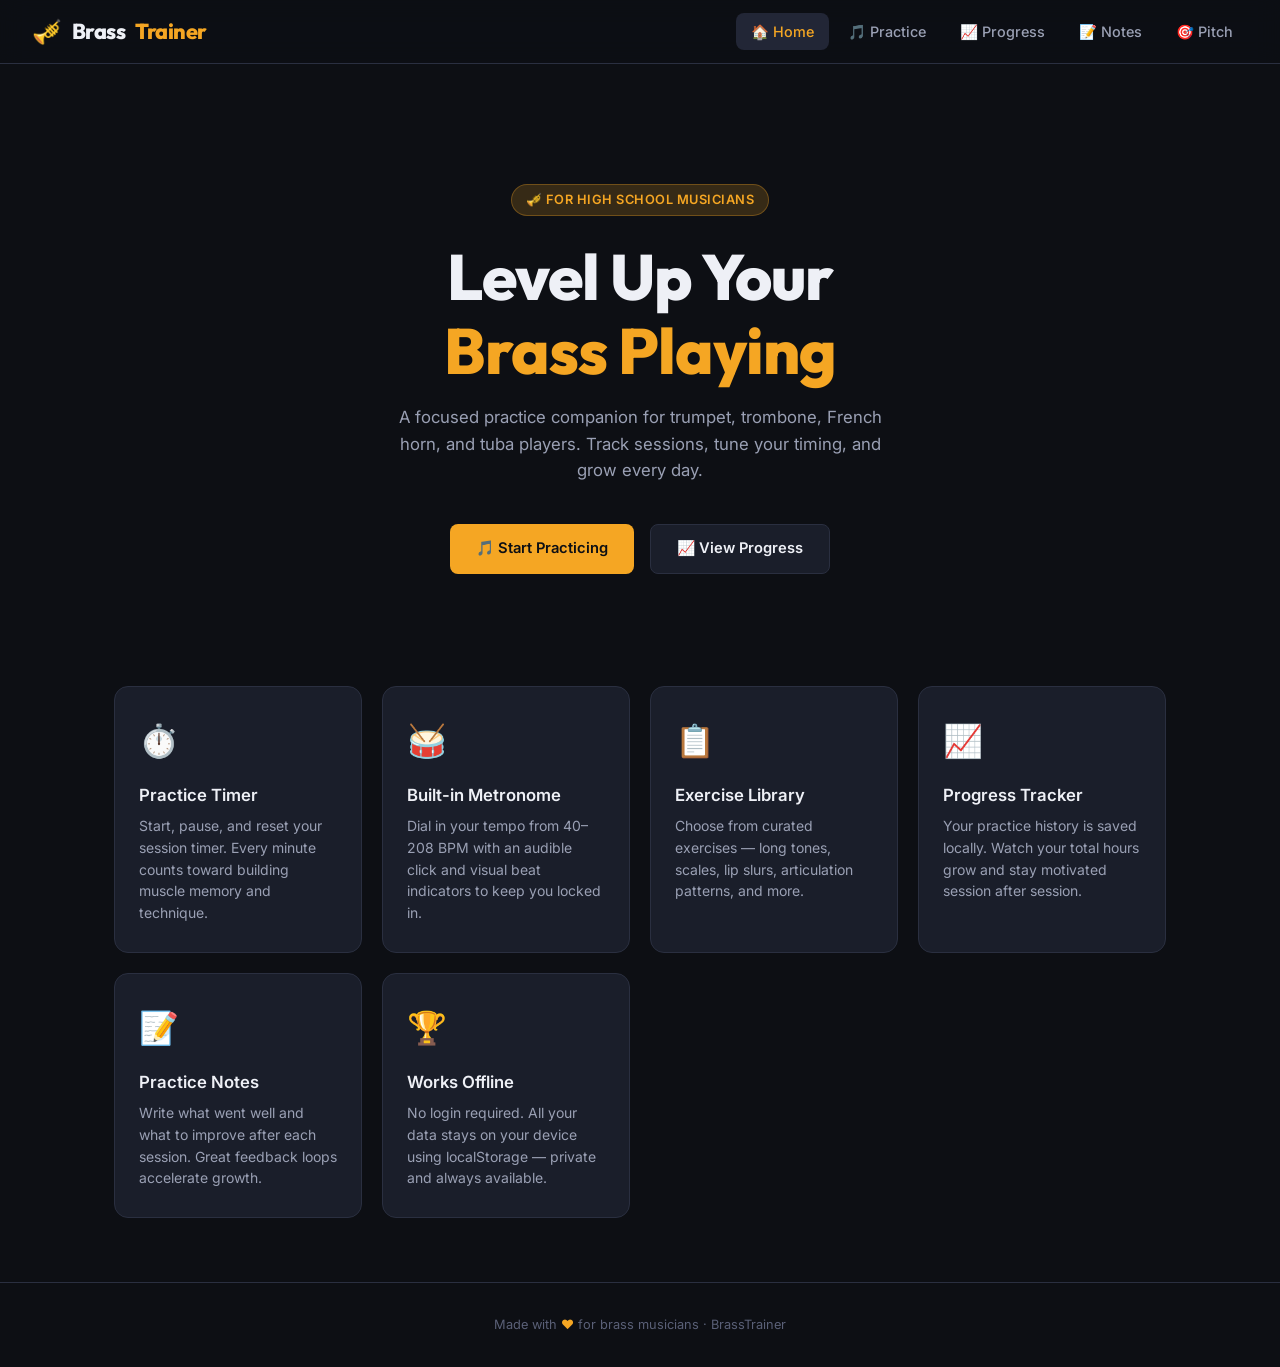
==== Project/index.html @ 09661b46 "initial commit" ====
<!DOCTYPE html>
<html lang="en">

<head>
  <meta charset="UTF-8" />
  <meta name="viewport" content="width=device-width, initial-scale=1.0" />
  <title>BrassTrainer — Home</title>
  <meta name="description"
    content="BrassTrainer helps high school students master brass instruments with guided practice tools, a metronome, progress tracking, and more." />
  <link rel="stylesheet" href="css/style.css" />
</head>

<body>

  <!-- NAV -->
  <nav class="navbar">
    <div class="nav-brand">
      <span class="brand-icon">🎺</span>
      Brass<span>Trainer</span>
    </div>
    <ul class="nav-links">
      <li><a href="index.html" class="active">🏠 Home</a></li>
      <li><a href="practice.html">🎵 Practice</a></li>
      <li><a href="progress.html">📈 Progress</a></li>
      <li><a href="feedback.html">📝 Notes</a></li>
      <li><a href="pitch.html">🎯 Pitch</a></li>
    </ul>
  </nav>

  <!-- HERO -->
  <main class="page">
    <section class="hero">
      <div class="hero-badge">🎺 For High School Musicians</div>
      <h1>Level Up Your<br /><span class="highlight">Brass Playing</span></h1>
      <p>A focused practice companion for trumpet, trombone, French horn, and tuba players. Track sessions, tune your
        timing, and grow every day.</p>
      <div class="btn-group">
        <a href="practice.html" class="btn btn-primary">🎵 Start Practicing</a>
        <a href="progress.html" class="btn btn-secondary">📈 View Progress</a>
      </div>
    </section>

    <!-- FEATURE CARDS -->
    <section class="features-grid">
      <div class="feature-card">
        <div class="icon">⏱️</div>
        <h3>Practice Timer</h3>
        <p>Start, pause, and reset your session timer. Every minute counts toward building muscle memory and technique.
        </p>
      </div>
      <div class="feature-card">
        <div class="icon">🥁</div>
        <h3>Built-in Metronome</h3>
        <p>Dial in your tempo from 40–208 BPM with an audible click and visual beat indicators to keep you locked in.
        </p>
      </div>
      <div class="feature-card">
        <div class="icon">📋</div>
        <h3>Exercise Library</h3>
        <p>Choose from curated exercises — long tones, scales, lip slurs, articulation patterns, and more.</p>
      </div>
      <div class="feature-card">
        <div class="icon">📈</div>
        <h3>Progress Tracker</h3>
        <p>Your practice history is saved locally. Watch your total hours grow and stay motivated session after session.
        </p>
      </div>
      <div class="feature-card">
        <div class="icon">📝</div>
        <h3>Practice Notes</h3>
        <p>Write what went well and what to improve after each session. Great feedback loops accelerate growth.</p>
      </div>
      <div class="feature-card">
        <div class="icon">🏆</div>
        <h3>Works Offline</h3>
        <p>No login required. All your data stays on your device using localStorage — private and always available.</p>
      </div>
    </section>
  </main>

  <footer class="footer">
    Made with <span>♥</span> for brass musicians · BrassTrainer
  </footer>

</body>

</html>
---- Project/css/style.css ----
/* ================================================
   BrassTrainer — Global Design System
   Dark mode • Minimal • Modern
================================================ */

@import url('https://fonts.googleapis.com/css2?family=Inter:wght@300;400;500;600;700&family=Outfit:wght@700;800&display=swap');

/* ---------- CSS Variables ---------- */
:root {
  --bg-primary:    #0d0f14;
  --bg-secondary:  #13161e;
  --bg-card:       #1a1e2a;
  --bg-hover:      #222636;
  --accent:        #f5a623;
  --accent-dim:    #c87e10;
  --accent-glow:   rgba(245, 166, 35, 0.18);
  --text-primary:  #eef0f6;
  --text-secondary:#9aa0b4;
  --text-muted:    #5a6077;
  --border:        #2a2f40;
  --danger:        #e05252;
  --success:       #4ec994;
  --radius-sm:     8px;
  --radius-md:     14px;
  --radius-lg:     20px;
  --shadow:        0 4px 24px rgba(0,0,0,0.4);
  --shadow-accent: 0 0 24px rgba(245, 166, 35, 0.25);
  --transition:    0.22s ease;
  --font-body:     'Inter', system-ui, sans-serif;
  --font-display:  'Outfit', sans-serif;
}

/* ---------- Reset ---------- */
*, *::before, *::after { box-sizing: border-box; margin: 0; padding: 0; }

html { scroll-behavior: smooth; }

body {
  font-family: var(--font-body);
  background: var(--bg-primary);
  color: var(--text-primary);
  min-height: 100vh;
  line-height: 1.6;
  -webkit-font-smoothing: antialiased;
}

a { color: inherit; text-decoration: none; }

/* ---------- Scrollbar ---------- */
::-webkit-scrollbar { width: 6px; }
::-webkit-scrollbar-track { background: var(--bg-primary); }
::-webkit-scrollbar-thumb { background: var(--border); border-radius: 3px; }

/* ---------- NAV ---------- */
.navbar {
  position: sticky;
  top: 0;
  z-index: 100;
  display: flex;
  align-items: center;
  justify-content: space-between;
  padding: 0 2rem;
  height: 64px;
  background: rgba(13, 15, 20, 0.85);
  backdrop-filter: blur(12px);
  border-bottom: 1px solid var(--border);
}

.nav-brand {
  display: flex;
  align-items: center;
  gap: 10px;
  font-family: var(--font-display);
  font-size: 1.35rem;
  font-weight: 800;
  letter-spacing: -0.5px;
}

.nav-brand .brand-icon {
  font-size: 1.5rem;
}

.nav-brand span { color: var(--accent); }

.nav-links {
  display: flex;
  gap: 0.25rem;
  list-style: none;
}

.nav-links a {
  display: flex;
  align-items: center;
  gap: 6px;
  padding: 7px 15px;
  border-radius: var(--radius-sm);
  font-size: 0.9rem;
  font-weight: 500;
  color: var(--text-secondary);
  transition: color var(--transition), background var(--transition);
}

.nav-links a:hover,
.nav-links a.active {
  color: var(--text-primary);
  background: var(--bg-hover);
}

.nav-links a.active {
  color: var(--accent);
}

/* ---------- PAGE WRAPPER ---------- */
.page {
  max-width: 1100px;
  margin: 0 auto;
  padding: 2.5rem 1.5rem 4rem;
}

/* ---------- HERO (Homepage) ---------- */
.hero {
  text-align: center;
  padding: 5rem 1rem 3rem;
}

.hero-badge {
  display: inline-flex;
  align-items: center;
  gap: 6px;
  padding: 5px 14px;
  border-radius: 99px;
  background: var(--accent-glow);
  border: 1px solid rgba(245, 166, 35, 0.3);
  color: var(--accent);
  font-size: 0.8rem;
  font-weight: 600;
  letter-spacing: 0.5px;
  text-transform: uppercase;
  margin-bottom: 1.5rem;
}

.hero h1 {
  font-family: var(--font-display);
  font-size: clamp(2.4rem, 6vw, 4rem);
  font-weight: 800;
  line-height: 1.15;
  letter-spacing: -1px;
  margin-bottom: 1rem;
}

.hero h1 .highlight { color: var(--accent); }

.hero p {
  max-width: 520px;
  margin: 0 auto 2.5rem;
  color: var(--text-secondary);
  font-size: 1.05rem;
}

.btn-group {
  display: flex;
  gap: 1rem;
  justify-content: center;
  flex-wrap: wrap;
}

/* ---------- BUTTONS ---------- */
.btn {
  display: inline-flex;
  align-items: center;
  gap: 8px;
  padding: 12px 26px;
  border-radius: var(--radius-sm);
  font-family: var(--font-body);
  font-size: 0.92rem;
  font-weight: 600;
  cursor: pointer;
  border: none;
  transition: all var(--transition);
}

.btn-primary {
  background: var(--accent);
  color: #0d0f14;
}

.btn-primary:hover {
  background: #f7b840;
  box-shadow: var(--shadow-accent);
  transform: translateY(-1px);
}

.btn-secondary {
  background: var(--bg-card);
  color: var(--text-primary);
  border: 1px solid var(--border);
}

.btn-secondary:hover {
  background: var(--bg-hover);
  transform: translateY(-1px);
}

.btn-danger {
  background: rgba(224, 82, 82, 0.12);
  color: var(--danger);
  border: 1px solid rgba(224, 82, 82, 0.25);
}

.btn-danger:hover {
  background: rgba(224, 82, 82, 0.22);
}

.btn-sm {
  padding: 8px 16px;
  font-size: 0.82rem;
}

/* ---------- FEATURE CARDS (Homepage) ---------- */
.features-grid {
  display: grid;
  grid-template-columns: repeat(auto-fit, minmax(240px, 1fr));
  gap: 1.25rem;
  margin-top: 4rem;
}

.feature-card {
  background: var(--bg-card);
  border: 1px solid var(--border);
  border-radius: var(--radius-md);
  padding: 1.75rem 1.5rem;
  transition: border-color var(--transition), transform var(--transition), box-shadow var(--transition);
}

.feature-card:hover {
  border-color: var(--accent);
  transform: translateY(-3px);
  box-shadow: 0 8px 32px rgba(0,0,0,0.35);
}

.feature-card .icon {
  font-size: 2rem;
  margin-bottom: 1rem;
}

.feature-card h3 {
  font-size: 1.05rem;
  font-weight: 600;
  margin-bottom: 0.4rem;
}

.feature-card p {
  color: var(--text-secondary);
  font-size: 0.875rem;
  line-height: 1.55;
}

/* ---------- SECTION HEADERS ---------- */
.section-header {
  margin-bottom: 1.5rem;
}

.section-header h2 {
  font-family: var(--font-display);
  font-size: 1.5rem;
  font-weight: 700;
  margin-bottom: 0.25rem;
}

.section-header p {
  color: var(--text-secondary);
  font-size: 0.875rem;
}

/* ---------- PRACTICE PAGE GRID ---------- */
.practice-grid {
  display: grid;
  grid-template-columns: 1fr 1fr;
  gap: 1.25rem;
}

.practice-grid .full-width {
  grid-column: 1 / -1;
}

@media (max-width: 700px) {
  .practice-grid { grid-template-columns: 1fr; }
}

/* ---------- CARDS ---------- */
.card {
  background: var(--bg-card);
  border: 1px solid var(--border);
  border-radius: var(--radius-md);
  padding: 1.5rem;
}

.card-title {
  font-size: 0.78rem;
  font-weight: 600;
  text-transform: uppercase;
  letter-spacing: 0.8px;
  color: var(--text-muted);
  margin-bottom: 1.25rem;
  display: flex;
  align-items: center;
  gap: 6px;
}

/* ---------- TIMER ---------- */
.timer-display {
  font-family: var(--font-display);
  font-size: 4.5rem;
  font-weight: 800;
  text-align: center;
  color: var(--text-primary);
  letter-spacing: -2px;
  margin: 0.5rem 0 1.25rem;
  font-variant-numeric: tabular-nums;
}

.timer-controls {
  display: flex;
  gap: 0.75rem;
  justify-content: center;
}

/* ---------- METRONOME ---------- */
.bpm-display {
  font-family: var(--font-display);
  font-size: 3rem;
  font-weight: 800;
  text-align: center;
  color: var(--accent);
  letter-spacing: -1px;
  margin: 0.25rem 0 0.5rem;
}

.bpm-label {
  text-align: center;
  font-size: 0.72rem;
  font-weight: 600;
  text-transform: uppercase;
  letter-spacing: 1px;
  color: var(--text-muted);
  margin-bottom: 1rem;
}

.bpm-slider {
  width: 100%;
  -webkit-appearance: none;
  appearance: none;
  height: 6px;
  border-radius: 3px;
  background: linear-gradient(to right, var(--accent) 0%, var(--accent) var(--slider-pct, 50%), var(--bg-hover) var(--slider-pct, 50%));
  outline: none;
  margin-bottom: 1rem;
  cursor: pointer;
}

.bpm-slider::-webkit-slider-thumb {
  -webkit-appearance: none;
  width: 20px;
  height: 20px;
  border-radius: 50%;
  background: var(--accent);
  box-shadow: 0 0 8px rgba(245,166,35,0.5);
  cursor: pointer;
  transition: transform 0.1s;
}

.bpm-slider::-webkit-slider-thumb:active { transform: scale(1.2); }

.bpm-presets {
  display: flex;
  gap: 0.5rem;
  flex-wrap: wrap;
  justify-content: center;
  margin-bottom: 1rem;
}

.bpm-preset-btn {
  padding: 5px 12px;
  border-radius: 99px;
  background: var(--bg-hover);
  border: 1px solid var(--border);
  color: var(--text-secondary);
  font-size: 0.78rem;
  font-weight: 600;
  cursor: pointer;
  transition: all var(--transition);
}

.bpm-preset-btn:hover, .bpm-preset-btn.active {
  background: var(--accent-glow);
  border-color: var(--accent);
  color: var(--accent);
}

.metronome-beat {
  display: flex;
  justify-content: center;
  gap: 8px;
  margin-top: 0.75rem;
}

.beat-dot {
  width: 10px;
  height: 10px;
  border-radius: 50%;
  background: var(--bg-hover);
  border: 1px solid var(--border);
  transition: background 0.05s, box-shadow 0.05s;
}

.beat-dot.active {
  background: var(--accent);
  box-shadow: 0 0 8px var(--accent);
}

/* ---------- EXERCISES ---------- */
.exercise-list {
  display: flex;
  flex-direction: column;
  gap: 0.6rem;
}

.exercise-item {
  display: flex;
  align-items: center;
  gap: 0.75rem;
  padding: 0.75rem 1rem;
  border-radius: var(--radius-sm);
  border: 1px solid var(--border);
  background: var(--bg-secondary);
  cursor: pointer;
  transition: all var(--transition);
}

.exercise-item:hover {
  border-color: var(--accent);
  background: var(--accent-glow);
}

.exercise-item.selected {
  border-color: var(--accent);
  background: var(--accent-glow);
}

.exercise-item .ex-icon { font-size: 1.2rem; }

.exercise-item .ex-info { flex: 1; }
.exercise-item .ex-name {
  font-weight: 600;
  font-size: 0.9rem;
}
.exercise-item .ex-meta {
  font-size: 0.75rem;
  color: var(--text-muted);
}

.exercise-item .ex-badge {
  font-size: 0.7rem;
  font-weight: 600;
  padding: 3px 9px;
  border-radius: 99px;
}

.badge-beginner { background: rgba(78, 201, 148, 0.12); color: var(--success); }
.badge-intermediate { background: rgba(245, 166, 35, 0.12); color: var(--accent); }
.badge-advanced { background: rgba(224, 82, 82, 0.12); color: var(--danger); }

/* ---------- PROGRESS PAGE ---------- */
.stats-grid {
  display: grid;
  grid-template-columns: repeat(auto-fit, minmax(180px, 1fr));
  gap: 1rem;
  margin-bottom: 1.5rem;
}

.stat-card {
  background: var(--bg-card);
  border: 1px solid var(--border);
  border-radius: var(--radius-md);
  padding: 1.4rem 1.25rem;
  text-align: center;
}

.stat-card .stat-value {
  font-family: var(--font-display);
  font-size: 2.2rem;
  font-weight: 800;
  color: var(--accent);
  letter-spacing: -1px;
}

.stat-card .stat-label {
  font-size: 0.75rem;
  font-weight: 500;
  color: var(--text-muted);
  text-transform: uppercase;
  letter-spacing: 0.6px;
  margin-top: 0.2rem;
}

.log-list {
  display: flex;
  flex-direction: column;
  gap: 0.6rem;
}

.log-item {
  display: flex;
  justify-content: space-between;
  align-items: center;
  padding: 0.85rem 1.1rem;
  background: var(--bg-card);
  border: 1px solid var(--border);
  border-radius: var(--radius-sm);
  font-size: 0.875rem;
}

.log-item .log-date { color: var(--text-muted); font-size: 0.78rem; }
.log-item .log-exercise { font-weight: 500; }
.log-item .log-duration {
  font-family: var(--font-display);
  font-weight: 700;
  color: var(--accent);
  font-size: 0.9rem;
}

.empty-state {
  text-align: center;
  padding: 3rem 1rem;
  color: var(--text-muted);
}

.empty-state .empty-icon { font-size: 3rem; margin-bottom: 0.75rem; }
.empty-state p { font-size: 0.9rem; }

/* ---------- FEEDBACK PAGE ---------- */
.feedback-form {
  display: flex;
  flex-direction: column;
  gap: 1.25rem;
}

.form-group {
  display: flex;
  flex-direction: column;
  gap: 0.5rem;
}

.form-group label {
  font-size: 0.82rem;
  font-weight: 600;
  color: var(--text-secondary);
  text-transform: uppercase;
  letter-spacing: 0.5px;
}

.form-group input,
.form-group select,
.form-group textarea {
  background: var(--bg-secondary);
  border: 1px solid var(--border);
  border-radius: var(--radius-sm);
  padding: 12px 14px;
  color: var(--text-primary);
  font-family: var(--font-body);
  font-size: 0.9rem;
  outline: none;
  transition: border-color var(--transition), box-shadow var(--transition);
  resize: none;
}

.form-group textarea { min-height: 120px; }

.form-group input:focus,
.form-group select:focus,
.form-group textarea:focus {
  border-color: var(--accent);
  box-shadow: 0 0 0 3px var(--accent-glow);
}

.form-group select option { background: var(--bg-secondary); }

.rating-group {
  display: flex;
  gap: 0.5rem;
}

.rating-btn {
  flex: 1;
  padding: 10px;
  border-radius: var(--radius-sm);
  border: 1px solid var(--border);
  background: var(--bg-secondary);
  color: var(--text-secondary);
  font-size: 1.1rem;
  cursor: pointer;
  transition: all var(--transition);
  text-align: center;
}

.rating-btn:hover, .rating-btn.selected {
  border-color: var(--accent);
  background: var(--accent-glow);
}

.notes-card-list {
  display: flex;
  flex-direction: column;
  gap: 0.75rem;
}

.note-card {
  background: var(--bg-card);
  border: 1px solid var(--border);
  border-left: 3px solid var(--accent);
  border-radius: var(--radius-sm);
  padding: 1rem 1.1rem;
}

.note-card .note-header {
  display: flex;
  justify-content: space-between;
  align-items: center;
  margin-bottom: 0.4rem;
}

.note-card .note-exercise {
  font-weight: 600;
  font-size: 0.875rem;
}

.note-card .note-date {
  font-size: 0.72rem;
  color: var(--text-muted);
}

.note-card .note-rating {
  font-size: 0.85rem;
  margin-bottom: 0.4rem;
}

.note-card .note-text {
  font-size: 0.875rem;
  color: var(--text-secondary);
  line-height: 1.55;
}

.note-card .note-delete {
  background: none;
  border: none;
  color: var(--text-muted);
  cursor: pointer;
  font-size: 0.8rem;
  padding: 2px 6px;
  border-radius: 4px;
  transition: color var(--transition), background var(--transition);
}

.note-card .note-delete:hover {
  color: var(--danger);
  background: rgba(224,82,82,0.1);
}

/* ---------- TOAST ---------- */
.toast {
  position: fixed;
  bottom: 2rem;
  right: 2rem;
  background: var(--bg-card);
  border: 1px solid var(--accent);
  border-radius: var(--radius-sm);
  padding: 12px 20px;
  color: var(--text-primary);
  font-size: 0.875rem;
  font-weight: 500;
  box-shadow: var(--shadow);
  opacity: 0;
  transform: translateY(10px);
  transition: opacity 0.3s, transform 0.3s;
  z-index: 999;
  pointer-events: none;
}

.toast.show {
  opacity: 1;
  transform: translateY(0);
}

/* ---------- FOOTER ---------- */
.footer {
  text-align: center;
  padding: 2rem 1rem;
  border-top: 1px solid var(--border);
  color: var(--text-muted);
  font-size: 0.8rem;
}

.footer span { color: var(--accent); }

/* ---------- PITCH DETECTOR ---------- */

/* Config row */
.pitch-config {
  display: grid;
  grid-template-columns: 1fr 1fr;
  gap: 1rem;
  margin-bottom: 1.5rem;
}

.config-group {
  display: flex;
  flex-direction: column;
  gap: 0.45rem;
}

.config-label {
  font-size: 0.78rem;
  font-weight: 600;
  color: var(--text-secondary);
  text-transform: uppercase;
  letter-spacing: 0.5px;
}

.pitch-select {
  background: var(--bg-card);
  border: 1px solid var(--border);
  border-radius: var(--radius-sm);
  padding: 10px 13px;
  color: var(--text-primary);
  font-family: var(--font-body);
  font-size: 0.875rem;
  outline: none;
  cursor: pointer;
  transition: border-color var(--transition), box-shadow var(--transition);
}

.pitch-select:focus {
  border-color: var(--accent);
  box-shadow: 0 0 0 3px var(--accent-glow);
}

.pitch-select option { background: var(--bg-secondary); }

.concert-badge {
  font-size: 0.7rem;
  font-weight: 500;
  color: var(--text-muted);
  margin-left: 6px;
  text-transform: none;
  letter-spacing: 0;
}

/* Main layout */
.pitch-layout {
  display: grid;
  grid-template-columns: 1fr 320px;
  gap: 1.25rem;
  align-items: start;
}

/* ORB */
.pitch-center {
  display: flex;
  flex-direction: column;
  align-items: center;
  gap: 2rem;
  padding: 2.5rem 1.5rem;
  background: var(--bg-card);
  border: 1px solid var(--border);
  border-radius: var(--radius-lg);
}

.pitch-orb {
  width: 220px;
  height: 220px;
  border-radius: 50%;
  border: 3px solid var(--border);
  background: var(--bg-secondary);
  display: flex;
  align-items: center;
  justify-content: center;
  position: relative;
  transition: border-color 0.15s, background 0.15s, box-shadow 0.15s;
}

.orb-inner {
  text-align: center;
  pointer-events: none;
}

.orb-note {
  font-family: var(--font-display);
  font-size: 3.8rem;
  font-weight: 800;
  letter-spacing: -2px;
  line-height: 1;
  margin-bottom: 0.3rem;
  transition: color 0.15s;
}

.orb-status {
  font-size: 0.82rem;
  font-weight: 600;
  color: var(--text-muted);
  text-transform: uppercase;
  letter-spacing: 0.6px;
}

/* Orb states */
.pitch-orb.orb-idle   { border-color: var(--border); }

.pitch-orb.orb-correct {
  border-color: var(--success);
  background: rgba(78, 201, 148, 0.08);
  box-shadow: 0 0 40px rgba(78, 201, 148, 0.35), 0 0 80px rgba(78, 201, 148, 0.15);
  animation: orbPulse 0.4s ease-out;
}
.pitch-orb.orb-correct .orb-note   { color: var(--success); }
.pitch-orb.orb-correct .orb-status { color: var(--success); }

.pitch-orb.orb-close {
  border-color: #f5c842;
  background: rgba(245, 200, 66, 0.06);
  box-shadow: 0 0 24px rgba(245, 200, 66, 0.2);
}
.pitch-orb.orb-close .orb-note   { color: #f5c842; }
.pitch-orb.orb-close .orb-status { color: #f5c842; }

.pitch-orb.orb-wrong {
  border-color: var(--danger);
  background: rgba(224, 82, 82, 0.07);
  box-shadow: 0 0 30px rgba(224, 82, 82, 0.3);
  animation: orbShake 0.35s ease-out;
}
.pitch-orb.orb-wrong .orb-note   { color: var(--danger); }
.pitch-orb.orb-wrong .orb-status { color: var(--danger); }

@keyframes orbPulse {
  0%   { transform: scale(1); }
  40%  { transform: scale(1.07); }
  100% { transform: scale(1); }
}

@keyframes orbShake {
  0%, 100% { transform: translateX(0); }
  20%       { transform: translateX(-8px); }
  40%       { transform: translateX(8px); }
  60%       { transform: translateX(-5px); }
  80%       { transform: translateX(5px); }
}

/* Tuning Bar */
.tuning-bar-wrap { width: 100%; max-width: 340px; }

.tuning-labels {
  display: flex;
  justify-content: space-between;
  font-size: 0.7rem;
  color: var(--text-muted);
  font-weight: 600;
  margin-bottom: 6px;
  text-transform: uppercase;
  letter-spacing: 0.5px;
}

.tuning-bar {
  position: relative;
  height: 12px;
  background: var(--bg-hover);
  border-radius: 6px;
  border: 1px solid var(--border);
}

.tuning-center-line {
  position: absolute;
  left: 50%;
  top: -4px;
  bottom: -4px;
  width: 2px;
  background: var(--accent);
  border-radius: 1px;
  transform: translateX(-50%);
}

.tuning-needle {
  position: absolute;
  top: 50%;
  left: 50%;
  width: 14px;
  height: 14px;
  background: var(--text-primary);
  border-radius: 50%;
  transform: translate(-50%, -50%);
  transition: left 0.08s ease-out;
  box-shadow: 0 0 6px rgba(0,0,0,0.5);
}

/* Sidebar */
.pitch-sidebar {
  display: flex;
  flex-direction: column;
  gap: 1rem;
}

/* Mic status */
.mic-status {
  display: flex;
  align-items: center;
  gap: 8px;
  font-size: 0.8rem;
  color: var(--text-muted);
}

.mic-dot {
  width: 8px;
  height: 8px;
  border-radius: 50%;
  background: var(--text-muted);
  transition: background 0.3s, box-shadow 0.3s;
  flex-shrink: 0;
}

.mic-dot.active {
  background: var(--success);
  box-shadow: 0 0 8px var(--success);
  animation: micPulse 1.2s ease-in-out infinite;
}

@keyframes micPulse {
  0%, 100% { opacity: 1; }
  50%       { opacity: 0.5; }
}

/* Score grid */
.score-grid {
  display: grid;
  grid-template-columns: repeat(3, 1fr);
  gap: 0.5rem;
}

.score-item {
  text-align: center;
  padding: 0.75rem 0.25rem;
  background: var(--bg-secondary);
  border-radius: var(--radius-sm);
  border: 1px solid var(--border);
}

.score-val {
  font-family: var(--font-display);
  font-size: 1.8rem;
  font-weight: 800;
  color: var(--text-primary);
}

.score-lbl {
  font-size: 0.68rem;
  color: var(--text-muted);
  font-weight: 600;
  text-transform: uppercase;
  letter-spacing: 0.4px;
  margin-top: 2px;
}

/* Live readings */
.live-reading {
  display: flex;
  flex-direction: column;
  gap: 0.5rem;
}

.reading-row {
  display: flex;
  justify-content: space-between;
  align-items: center;
  font-size: 0.83rem;
}

.reading-label { color: var(--text-muted); }

.reading-value {
  font-weight: 600;
  font-family: var(--font-display);
  font-size: 0.9rem;
  color: var(--text-primary);
}

/* How-to list */
.how-list {
  padding-left: 1.1rem;
  display: flex;
  flex-direction: column;
  gap: 0.5rem;
  font-size: 0.8rem;
  color: var(--text-secondary);
  line-height: 1.5;
}

.how-list li strong { color: var(--text-primary); }

/* ---------- RESPONSIVE ---------- */
@media (max-width: 900px) {
  .pitch-layout  { grid-template-columns: 1fr; }
  .pitch-config  { grid-template-columns: 1fr; }
}

@media (max-width: 600px) {
  .navbar { padding: 0 1rem; }
  .nav-links a { padding: 6px 10px; font-size: 0.82rem; }
  .hero h1 { font-size: 2rem; }
  .timer-display { font-size: 3.2rem; }
  .pitch-orb  { width: 170px; height: 170px; }
  .orb-note   { font-size: 3rem; }
}
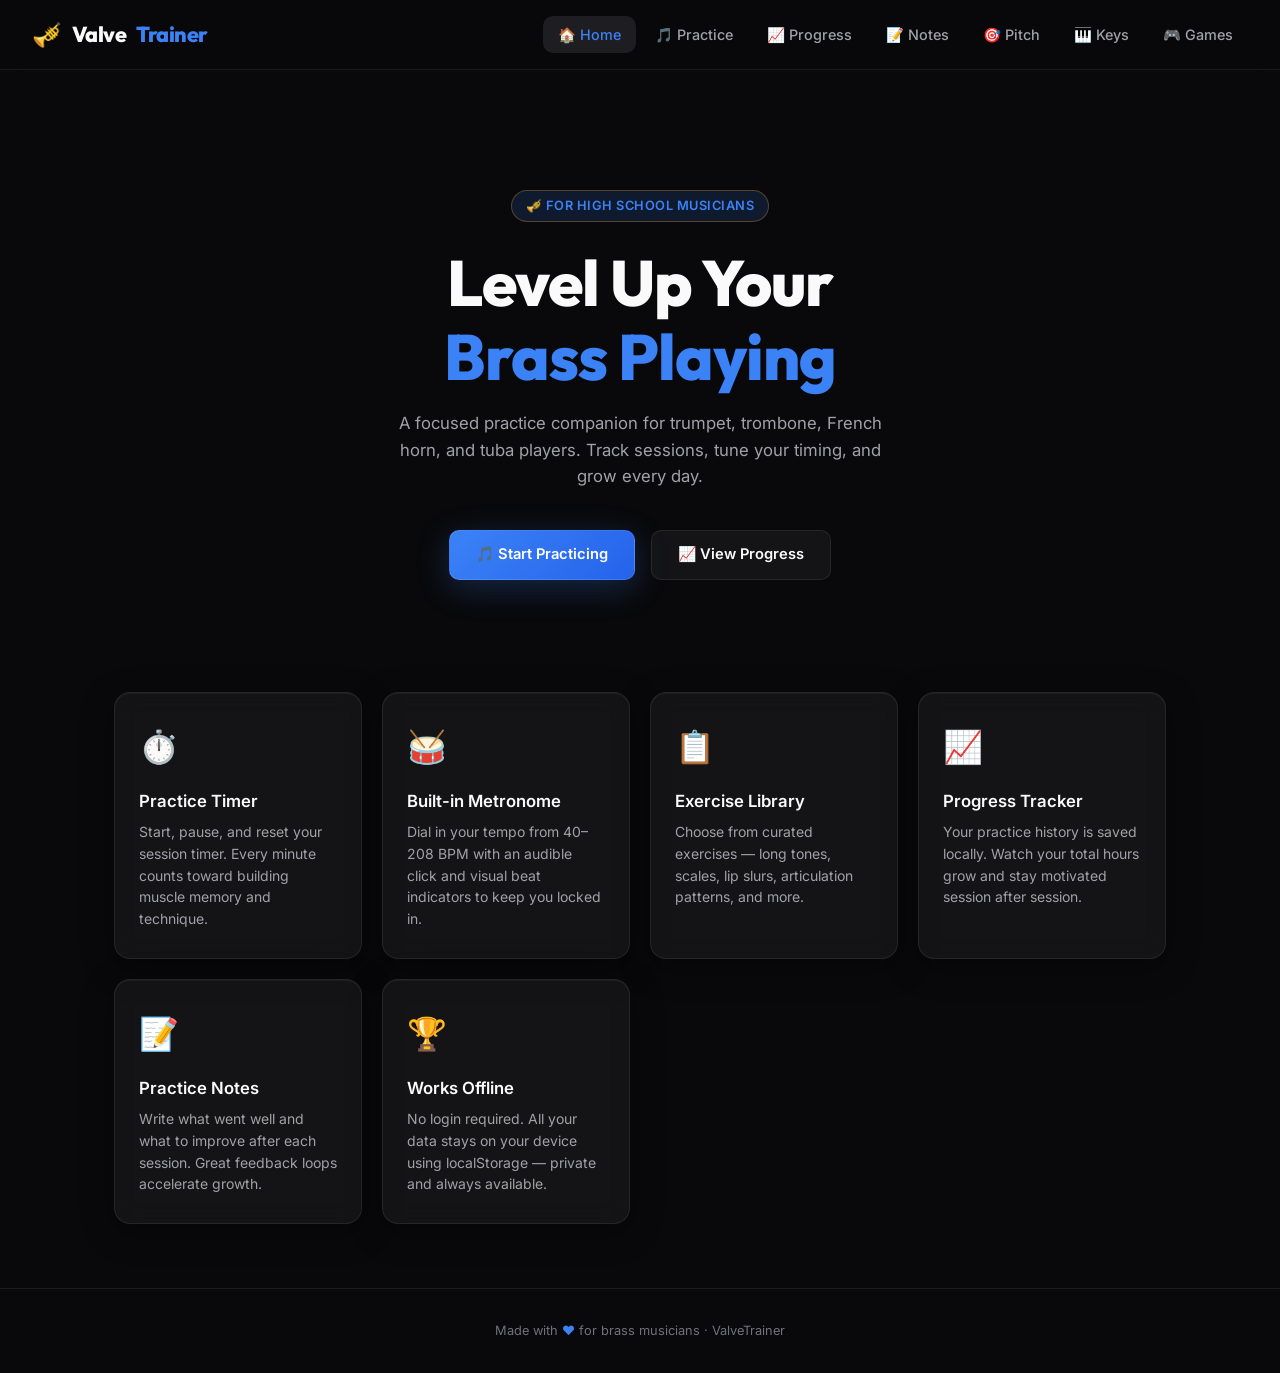
==== commit 75b3182e: "Added keys, simple games, and a notes game (Version before feedback)" ====
--- a/Project/index.html
+++ b/Project/index.html
@@ -4,9 +4,9 @@
 <head>
   <meta charset="UTF-8" />
   <meta name="viewport" content="width=device-width, initial-scale=1.0" />
-  <title>BrassTrainer — Home</title>
+  <title>ValveTrainer — Home</title>
   <meta name="description"
-    content="BrassTrainer helps high school students master brass instruments with guided practice tools, a metronome, progress tracking, and more." />
+    content="ValveTrainer helps high school students master brass instruments with guided practice tools, a metronome, progress tracking, and more." />
   <link rel="stylesheet" href="css/style.css" />
 </head>
 
@@ -16,7 +16,7 @@
   <nav class="navbar">
     <div class="nav-brand">
       <span class="brand-icon">🎺</span>
-      Brass<span>Trainer</span>
+      Valve<span>Trainer</span>
     </div>
     <ul class="nav-links">
       <li><a href="index.html" class="active">🏠 Home</a></li>
@@ -24,6 +24,8 @@
       <li><a href="progress.html">📈 Progress</a></li>
       <li><a href="feedback.html">📝 Notes</a></li>
       <li><a href="pitch.html">🎯 Pitch</a></li>
+      <li><a href="keys.html">🎹 Keys</a></li>
+      <li><a href="games.html">🎮 Games</a></li>
     </ul>
   </nav>
 
@@ -79,7 +81,7 @@
   </main>
 
   <footer class="footer">
-    Made with <span>♥</span> for brass musicians · BrassTrainer
+    Made with <span>♥</span> for brass musicians · ValveTrainer
   </footer>
 
 </body>
--- a/Project/css/style.css
+++ b/Project/css/style.css
@@ -1,31 +1,31 @@
 /* ================================================
-   BrassTrainer — Global Design System
-   Dark mode • Minimal • Modern
+   ValveTrainer — Global Design System
+   Premium Dark • Glassmorphism • Clean
 ================================================ */
 
 @import url('https://fonts.googleapis.com/css2?family=Inter:wght@300;400;500;600;700&family=Outfit:wght@700;800&display=swap');
 
 /* ---------- CSS Variables ---------- */
 :root {
-  --bg-primary:    #0d0f14;
-  --bg-secondary:  #13161e;
-  --bg-card:       #1a1e2a;
-  --bg-hover:      #222636;
-  --accent:        #f5a623;
-  --accent-dim:    #c87e10;
-  --accent-glow:   rgba(245, 166, 35, 0.18);
-  --text-primary:  #eef0f6;
-  --text-secondary:#9aa0b4;
-  --text-muted:    #5a6077;
-  --border:        #2a2f40;
-  --danger:        #e05252;
-  --success:       #4ec994;
-  --radius-sm:     8px;
-  --radius-md:     14px;
-  --radius-lg:     20px;
-  --shadow:        0 4px 24px rgba(0,0,0,0.4);
-  --shadow-accent: 0 0 24px rgba(245, 166, 35, 0.25);
-  --transition:    0.22s ease;
+  --bg-primary:    #09090b;
+  --bg-secondary:  #18181b;
+  --bg-card:       rgba(39, 39, 42, 0.4);
+  --bg-hover:      rgba(63, 63, 70, 0.4);
+  --accent:        #3b82f6;
+  --accent-dim:    #2563eb;
+  --accent-glow:   rgba(59, 130, 246, 0.15);
+  --text-primary:  #fafafa;
+  --text-secondary:#a1a1aa;
+  --text-muted:    #71717a;
+  --border:        rgba(255, 255, 255, 0.08);
+  --danger:        #ef4444;
+  --success:       #10b981;
+  --radius-sm:     10px;
+  --radius-md:     16px;
+  --radius-lg:     24px;
+  --shadow:        0 8px 32px rgba(0,0,0,0.4);
+  --shadow-accent: 0 8px 32px rgba(59, 130, 246, 0.25);
+  --transition:    0.25s cubic-bezier(0.4, 0, 0.2, 1);
   --font-body:     'Inter', system-ui, sans-serif;
   --font-display:  'Outfit', sans-serif;
 }
@@ -60,9 +60,10 @@
   align-items: center;
   justify-content: space-between;
   padding: 0 2rem;
-  height: 64px;
-  background: rgba(13, 15, 20, 0.85);
-  backdrop-filter: blur(12px);
+  height: 70px;
+  background: rgba(9, 9, 11, 0.75);
+  backdrop-filter: blur(16px);
+  -webkit-backdrop-filter: blur(16px);
   border-bottom: 1px solid var(--border);
 }
 
@@ -180,8 +181,10 @@
 }
 
 .btn-primary {
-  background: var(--accent);
-  color: #0d0f14;
+  background: linear-gradient(135deg, var(--accent), var(--accent-dim));
+  color: #ffffff;
+  border: 1px solid rgba(255,255,255,0.1);
+  box-shadow: var(--shadow-accent);
 }
 
 .btn-primary:hover {
@@ -226,10 +229,13 @@
 
 .feature-card {
   background: var(--bg-card);
-  border: 1px solid var(--border);
+  backdrop-filter: blur(12px);
+  -webkit-backdrop-filter: blur(12px);
+  border: 1px solid var(--border);
+  box-shadow: inset 0 1px 1px rgba(255,255,255,0.05), var(--shadow);
   border-radius: var(--radius-md);
   padding: 1.75rem 1.5rem;
-  transition: border-color var(--transition), transform var(--transition), box-shadow var(--transition);
+  transition: all var(--transition);
 }
 
 .feature-card:hover {
@@ -290,7 +296,10 @@
 /* ---------- CARDS ---------- */
 .card {
   background: var(--bg-card);
-  border: 1px solid var(--border);
+  backdrop-filter: blur(12px);
+  -webkit-backdrop-filter: blur(12px);
+  border: 1px solid var(--border);
+  box-shadow: inset 0 1px 1px rgba(255,255,255,0.05), var(--shadow);
   border-radius: var(--radius-md);
   padding: 1.5rem;
 }
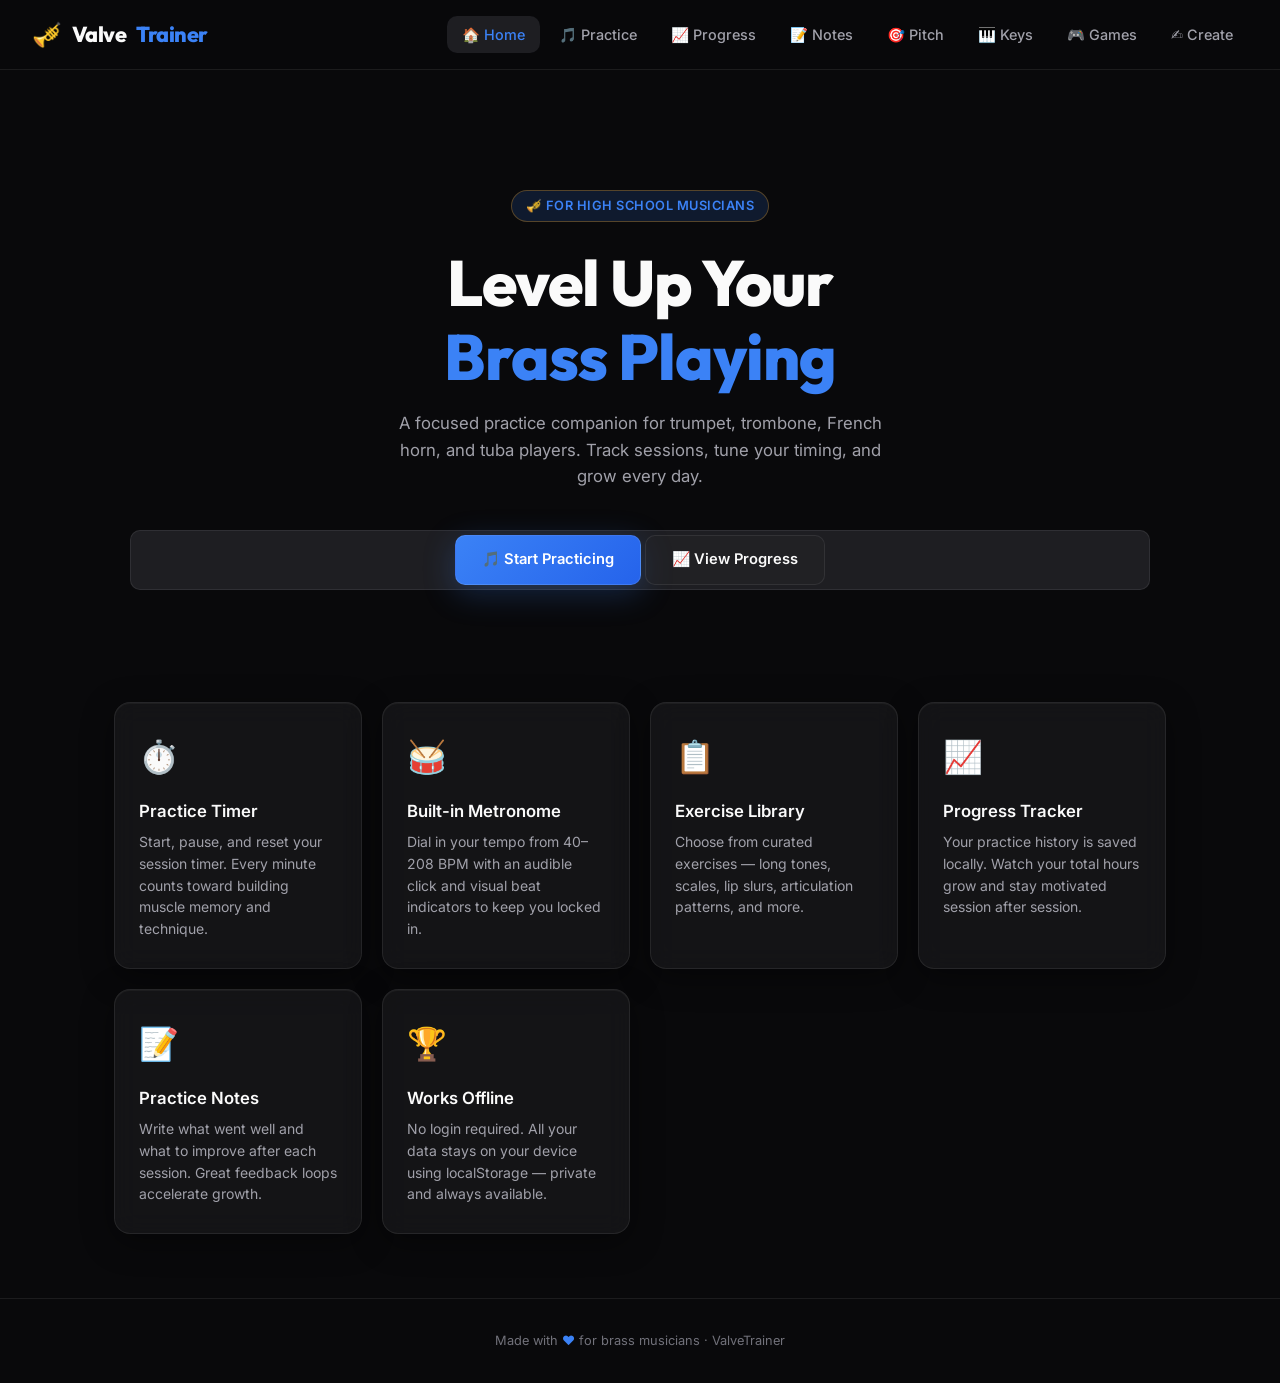
==== commit 5a290b9b: "Create and pitch changes" ====
--- a/Project/index.html
+++ b/Project/index.html
@@ -26,6 +26,7 @@
       <li><a href="pitch.html">🎯 Pitch</a></li>
       <li><a href="keys.html">🎹 Keys</a></li>
       <li><a href="games.html">🎮 Games</a></li>
+      <li><a href="create.html">✍️ Create</a></li>
     </ul>
   </nav>
 
--- a/Project/css/style.css
+++ b/Project/css/style.css
@@ -764,25 +764,88 @@
   letter-spacing: 0;
 }
 
-/* Main layout */
-.pitch-layout {
+/* Top row: Mic + Score */
+.pitch-top-row {
   display: grid;
-  grid-template-columns: 1fr 320px;
+  grid-template-columns: 1fr 1fr;
   gap: 1.25rem;
-  align-items: start;
-}
-
-/* ORB */
+  margin-bottom: 1.25rem;
+}
+
+/* Fused pitch card (orb + live reading as one unit) */
+.pitch-fused-card {
+  background: var(--bg-card);
+  border: 1px solid var(--border);
+  border-radius: var(--radius-lg);
+  backdrop-filter: blur(12px);
+  -webkit-backdrop-filter: blur(12px);
+  box-shadow: inset 0 1px 1px rgba(255,255,255,0.05), var(--shadow);
+  overflow: hidden;
+}
+
+/* Pitch card header: instrument dropdown */
+.pitch-card-header {
+  display: flex;
+  align-items: center;
+  gap: 0.75rem;
+  padding: 1rem 1.5rem;
+  border-bottom: 1px solid var(--border);
+  background: var(--bg-secondary);
+}
+
+.pitch-card-header .config-label { margin: 0; white-space: nowrap; }
+.pitch-card-header .pitch-select  { flex: 1; }
+
+/* Pitch card body: graph on left, orb on right */
+.pitch-card-body {
+  display: flex;
+  align-items: stretch;
+}
+
+/* Frequency stability graph panel */
+.freq-graph-panel {
+  display: flex;
+  flex-direction: column;
+  align-items: center;
+  padding: 1.25rem 0.75rem 1rem 1.25rem;
+  border-right: 1px solid var(--border);
+  gap: 0.5rem;
+  min-width: 120px;
+}
+
+.freq-graph-title,
+.freq-graph-foot {
+  font-size: 0.65rem;
+  font-weight: 700;
+  text-transform: uppercase;
+  letter-spacing: 0.6px;
+  color: var(--text-muted);
+}
+
+.freq-graph-wrap {
+  flex: 1;
+  width: 90px;
+  display: flex;
+  align-items: stretch;
+}
+
+.freq-graph-canvas {
+  width: 90px;
+  border-radius: 6px;
+  background: rgba(255,255,255,0.03);
+  border: 1px solid var(--border);
+}
+
+/* ORB — inside fused card body */
 .pitch-center {
   display: flex;
   flex-direction: column;
   align-items: center;
   gap: 2rem;
-  padding: 2.5rem 1.5rem;
-  background: var(--bg-card);
-  border: 1px solid var(--border);
-  border-radius: var(--radius-lg);
-}
+  padding: 2rem 1.5rem;
+  flex: 1;
+}
+
 
 .pitch-orb {
   width: 220px;
@@ -804,20 +867,31 @@
 
 .orb-note {
   font-family: var(--font-display);
-  font-size: 3.8rem;
+  font-size: 3rem;
   font-weight: 800;
   letter-spacing: -2px;
   line-height: 1;
-  margin-bottom: 0.3rem;
+  margin-bottom: 0.15rem;
   transition: color 0.15s;
 }
 
+.orb-sub {
+  font-size: 0.75rem;
+  font-weight: 600;
+  font-family: var(--font-display);
+  color: var(--text-muted);
+  letter-spacing: 0.3px;
+  line-height: 1.5;
+  transition: color 0.15s;
+}
+
 .orb-status {
-  font-size: 0.82rem;
+  font-size: 0.78rem;
   font-weight: 600;
   color: var(--text-muted);
   text-transform: uppercase;
   letter-spacing: 0.6px;
+  margin-top: 0.2rem;
 }
 
 /* Orb states */
@@ -863,50 +937,35 @@
   80%       { transform: translateX(5px); }
 }
 
-/* Tuning Bar */
-.tuning-bar-wrap { width: 100%; max-width: 340px; }
-
-.tuning-labels {
+/* Tuning Dial */
+.tuning-dial-wrap {
+  width: 100%;
+  max-width: 340px;
+}
+
+.tuning-dial-svg {
+  width: 100%;
+  height: auto;
+  display: block;
+  filter: drop-shadow(0 4px 16px rgba(0,0,0,0.4));
+}
+
+#dialNeedle {
+  transform-box: view-box;
+  transform-origin: 120px 130px;
+  transition: transform 0.1s ease-out;
+}
+
+.dial-label-row {
   display: flex;
   justify-content: space-between;
-  font-size: 0.7rem;
-  color: var(--text-muted);
-  font-weight: 600;
-  margin-bottom: 6px;
+  font-size: 0.68rem;
+  font-weight: 600;
+  color: var(--text-muted);
   text-transform: uppercase;
   letter-spacing: 0.5px;
-}
-
-.tuning-bar {
-  position: relative;
-  height: 12px;
-  background: var(--bg-hover);
-  border-radius: 6px;
-  border: 1px solid var(--border);
-}
-
-.tuning-center-line {
-  position: absolute;
-  left: 50%;
-  top: -4px;
-  bottom: -4px;
-  width: 2px;
-  background: var(--accent);
-  border-radius: 1px;
-  transform: translateX(-50%);
-}
-
-.tuning-needle {
-  position: absolute;
-  top: 50%;
-  left: 50%;
-  width: 14px;
-  height: 14px;
-  background: var(--text-primary);
-  border-radius: 50%;
-  transform: translate(-50%, -50%);
-  transition: left 0.08s ease-out;
-  box-shadow: 0 0 6px rgba(0,0,0,0.5);
+  margin-top: 4px;
+  padding: 0 4px;
 }
 
 /* Sidebar */
@@ -1014,7 +1073,7 @@
 
 /* ---------- RESPONSIVE ---------- */
 @media (max-width: 900px) {
-  .pitch-layout  { grid-template-columns: 1fr; }
+  .pitch-top-row { grid-template-columns: 1fr; }
   .pitch-config  { grid-template-columns: 1fr; }
 }
 
@@ -1026,3 +1085,106 @@
   .pitch-orb  { width: 170px; height: 170px; }
   .orb-note   { font-size: 3rem; }
 }
+
+/* ---------- CREATE TAB (NOTATION EDITOR) ---------- */
+.create-page {
+  max-width: 1200px;
+}
+
+.editor-toolbar, .playback-toolbar {
+  display: flex;
+  flex-wrap: wrap;
+  gap: 1.5rem;
+  padding: 1rem 1.5rem;
+  margin-bottom: 1rem;
+  align-items: flex-end;
+}
+
+.toolbar-group {
+  display: flex;
+  flex-direction: column;
+  gap: 0.4rem;
+}
+
+.toolbar-group label {
+  font-size: 0.75rem;
+  font-weight: 600;
+  text-transform: uppercase;
+  color: var(--text-muted);
+  letter-spacing: 0.5px;
+}
+
+.toolbar-divider {
+  width: 1px;
+  background: var(--border);
+  margin: 0.5rem 0;
+}
+
+.btn-group {
+  display: flex;
+  gap: 0.25rem;
+  background: var(--bg-hover);
+  padding: 0.25rem;
+  border-radius: var(--radius-sm);
+  border: 1px solid var(--border);
+}
+
+.tool-btn {
+  background: transparent;
+  color: var(--text-primary);
+  border: none;
+  padding: 0.4rem 0.8rem;
+  font-size: 0.85rem;
+  font-weight: 500;
+  border-radius: 4px;
+  cursor: pointer;
+  transition: all 0.15s;
+}
+
+.tool-btn:hover {
+  background: rgba(255, 255, 255, 0.05);
+}
+
+.tool-btn.active-tool {
+  background: var(--accent);
+  color: white;
+  box-shadow: 0 2px 8px rgba(59, 130, 246, 0.3);
+}
+
+.tool-btn.danger.active-tool {
+  background: var(--danger);
+  box-shadow: 0 2px 8px rgba(239, 68, 68, 0.3);
+}
+
+.editor-container {
+  position: relative;
+  overflow-x: auto;
+  overflow-y: hidden;
+  padding: 2rem;
+  min-height: 300px;
+  background: #f8f9fa; /* slightly lighter to contrast with staff */
+  border-radius: var(--radius-md);
+  border: 1px solid var(--border);
+}
+
+/* Light mode for the SVG container for contrast if in dark mode */
+.editor-scroll-container {
+  position: relative;
+  width: 100%; /* will expand via JS */
+}
+
+.editor-scroll-container svg {
+  display: block;
+}
+
+.sweep-line {
+  position: absolute;
+  top: 0;
+  bottom: 0;
+  width: 2px;
+  background: rgba(239, 68, 68, 0.8);
+  box-shadow: 0 0 8px rgba(239, 68, 68, 0.5);
+  pointer-events: none;
+  z-index: 10;
+  transition: left 0.05s linear;
+}
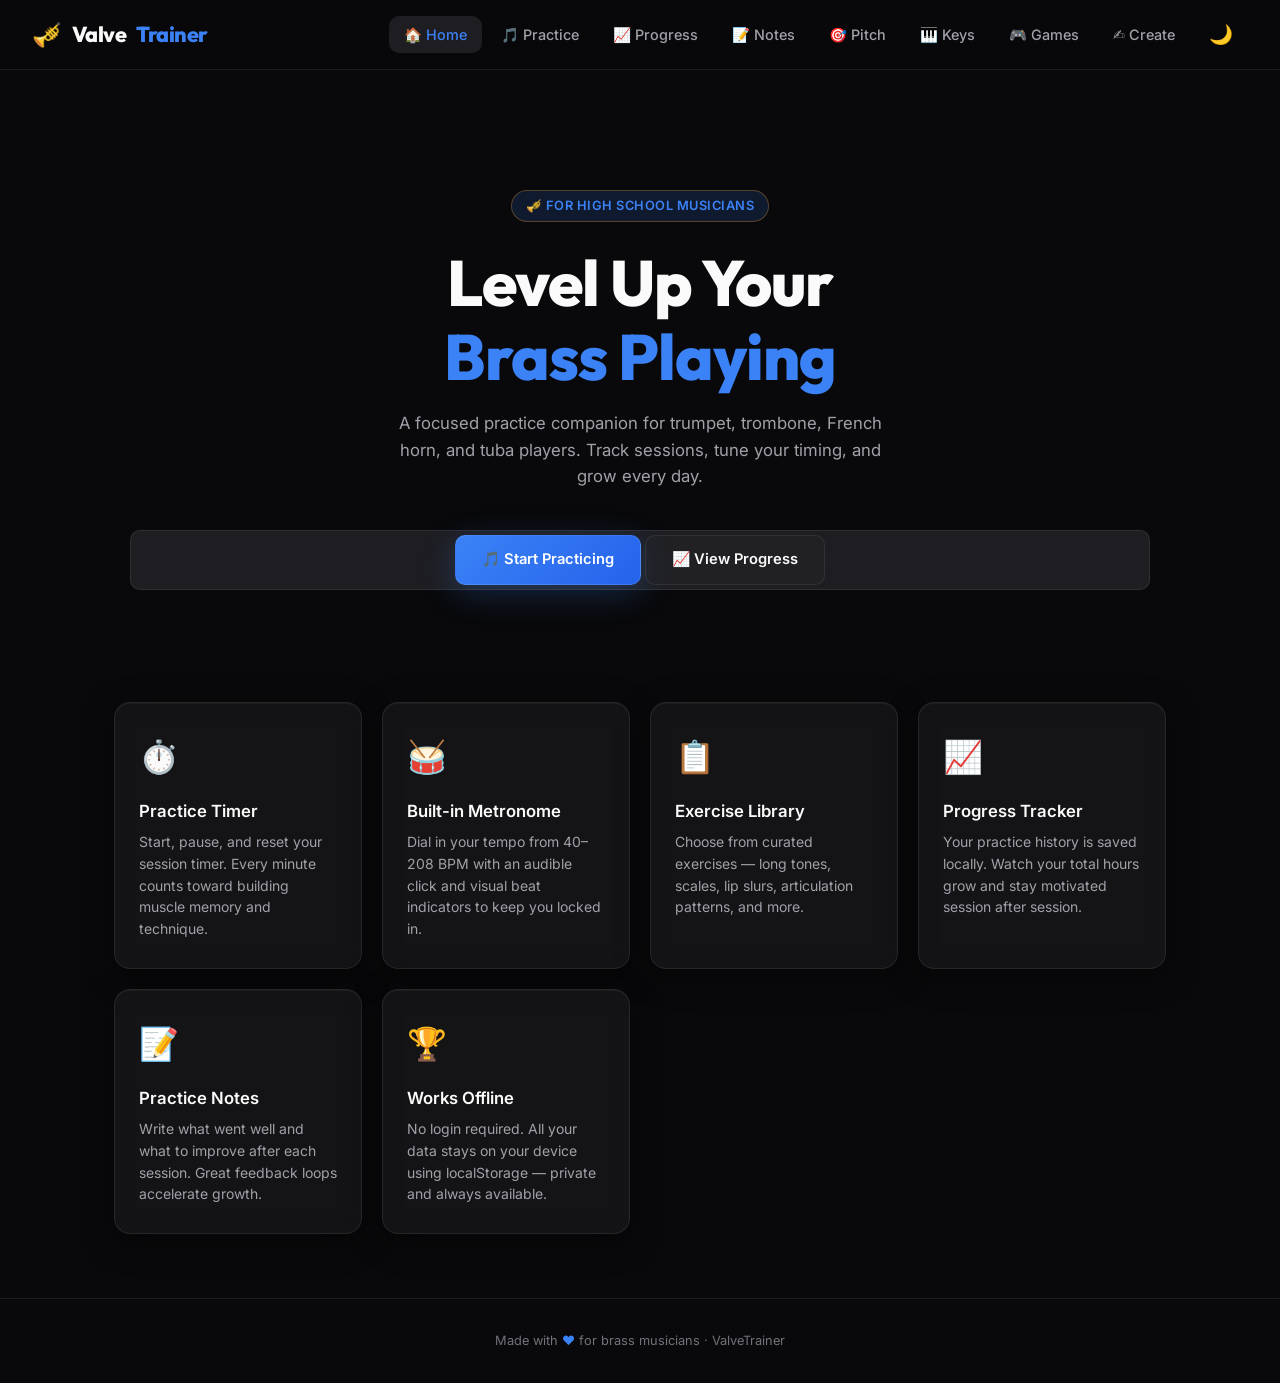
==== commit 0e5e85dc: "Games and CREATE" ====
--- a/Project/index.html
+++ b/Project/index.html
@@ -85,6 +85,7 @@
     Made with <span>♥</span> for brass musicians · ValveTrainer
   </footer>
 
+  <script src="js/theme.js"></script>
 </body>
 
 </html>
--- a/Project/css/style.css
+++ b/Project/css/style.css
@@ -30,6 +30,19 @@
   --font-display:  'Outfit', sans-serif;
 }
 
+/* Light Mode Overrides */
+body.light-mode {
+  --bg-primary:    #f9fafb;
+  --bg-secondary:  #ffffff;
+  --bg-card:       rgba(255, 255, 255, 0.8);
+  --bg-hover:      rgba(243, 244, 246, 0.8);
+  --text-primary:  #111827;
+  --text-secondary:#4b5563;
+  --text-muted:    #6b7280;
+  --border:        rgba(0, 0, 0, 0.1);
+  --shadow:        0 8px 32px rgba(0,0,0,0.05);
+}
+
 /* ---------- Reset ---------- */
 *, *::before, *::after { box-sizing: border-box; margin: 0; padding: 0; }
 
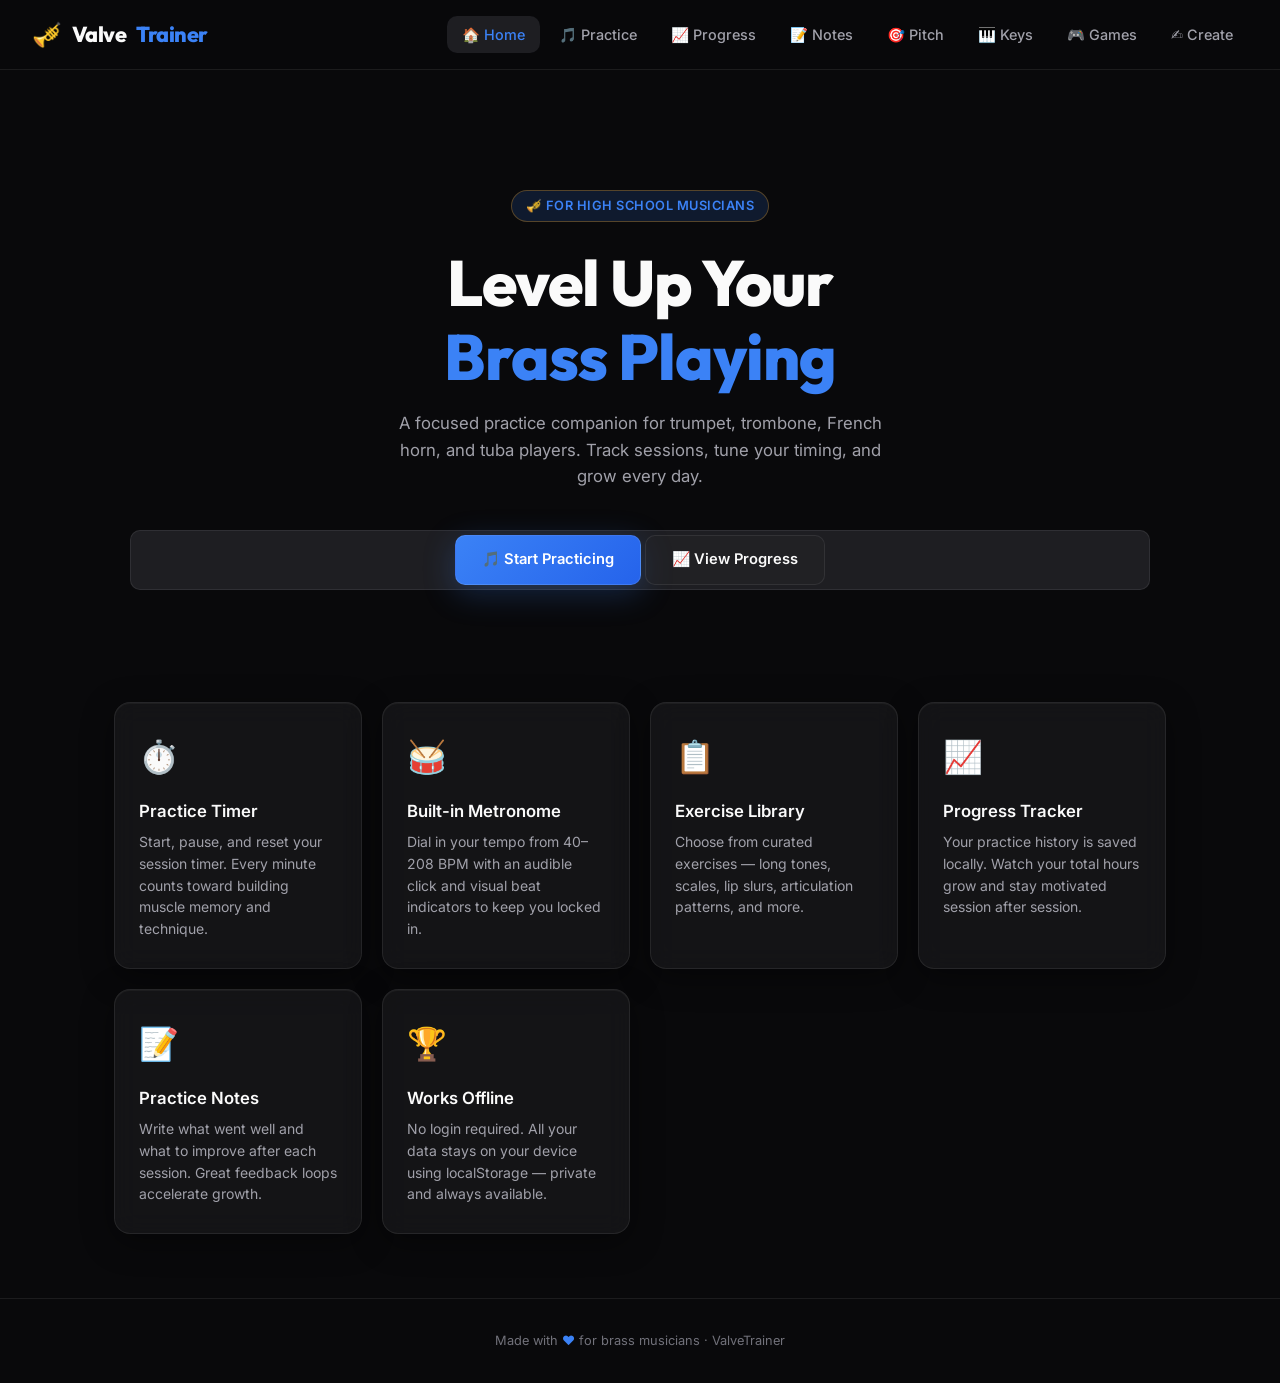
==== commit 6fe9c819: "recovered work" ====
--- a/Project/index.html
+++ b/Project/index.html
@@ -85,7 +85,6 @@
     Made with <span>♥</span> for brass musicians · ValveTrainer
   </footer>
 
-  <script src="js/theme.js"></script>
 </body>
 
 </html>
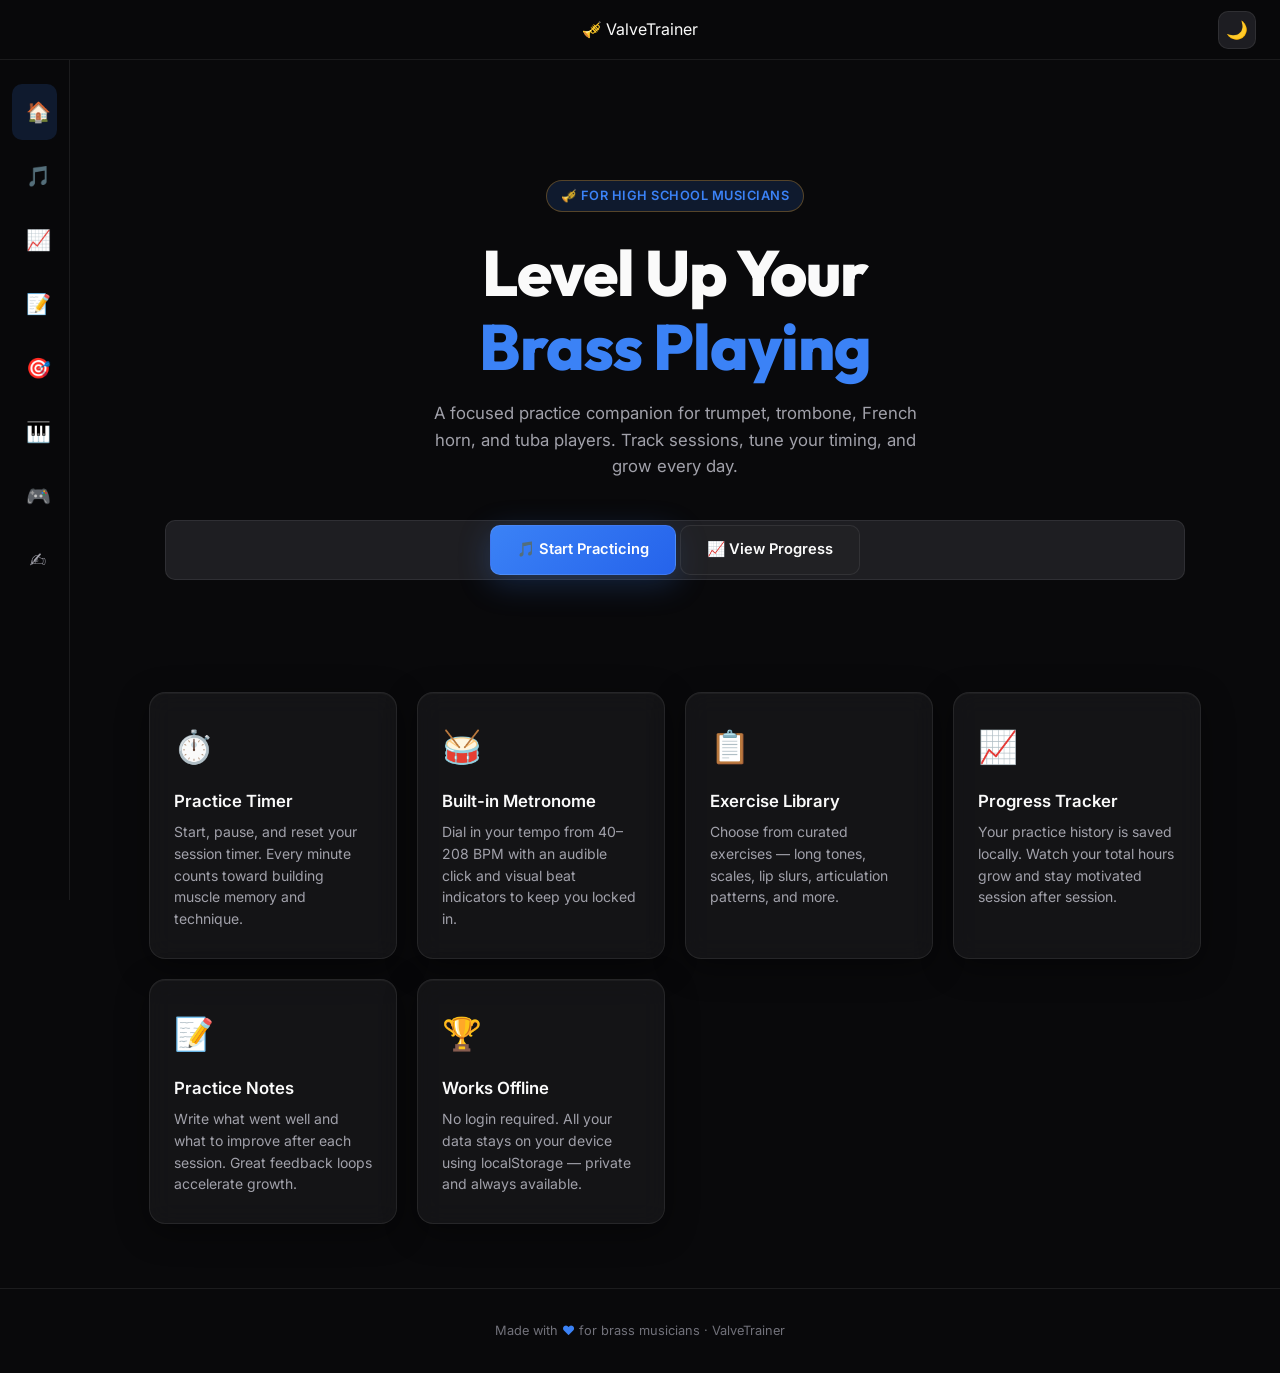
==== commit 29a425c8: "Basic Final" ====
--- a/Project/index.html
+++ b/Project/index.html
@@ -12,21 +12,25 @@
 
 <body>
 
-  <!-- NAV -->
-  <nav class="navbar">
+  <!-- TOP BAR -->
+  <header class="top-bar">
     <div class="nav-brand">
       <span class="brand-icon">🎺</span>
-      Valve<span>Trainer</span>
+      <span class="brand-text">Valve<span>Trainer</span></span>
     </div>
+  </header>
+
+  <!-- SIDEBAR NAV -->
+  <nav class="navbar">
     <ul class="nav-links">
-      <li><a href="index.html" class="active">🏠 Home</a></li>
-      <li><a href="practice.html">🎵 Practice</a></li>
-      <li><a href="progress.html">📈 Progress</a></li>
-      <li><a href="feedback.html">📝 Notes</a></li>
-      <li><a href="pitch.html">🎯 Pitch</a></li>
-      <li><a href="keys.html">🎹 Keys</a></li>
-      <li><a href="games.html">🎮 Games</a></li>
-      <li><a href="create.html">✍️ Create</a></li>
+      <li><a href="index.html" class="active"><span class="link-emoji">🏠</span><span class="link-text">Home</span></a></li>
+      <li><a href="practice.html"><span class="link-emoji">🎵</span><span class="link-text">Practice</span></a></li>
+      <li><a href="progress.html"><span class="link-emoji">📈</span><span class="link-text">Progress</span></a></li>
+      <li><a href="feedback.html"><span class="link-emoji">📝</span><span class="link-text">Notes</span></a></li>
+      <li><a href="pitch.html"><span class="link-emoji">🎯</span><span class="link-text">Pitch</span></a></li>
+      <li><a href="keys.html"><span class="link-emoji">🎹</span><span class="link-text">Keys</span></a></li>
+      <li><a href="games.html"><span class="link-emoji">🎮</span><span class="link-text">Games</span></a></li>
+      <li><a href="create.html"><span class="link-emoji">✍️</span><span class="link-text">Create</span></a></li>
     </ul>
   </nav>
 
@@ -85,6 +89,7 @@
     Made with <span>♥</span> for brass musicians · ValveTrainer
   </footer>
 
+  <script src="js/theme.js"></script>
 </body>
 
 </html>
--- a/Project/css/style.css
+++ b/Project/css/style.css
@@ -64,54 +64,106 @@
 ::-webkit-scrollbar-track { background: var(--bg-primary); }
 ::-webkit-scrollbar-thumb { background: var(--border); border-radius: 3px; }
 
-/* ---------- NAV ---------- */
+/* ---------- TOP BAR ---------- */
+.top-bar {
+  position: fixed;
+  top: 0;
+  left: 0;
+  right: 0;
+  height: 60px;
+  background: rgba(9, 9, 11, 0.8);
+  backdrop-filter: blur(20px);
+  -webkit-backdrop-filter: blur(20px);
+  border-bottom: 1px solid var(--border);
+  z-index: 1001;
+  display: flex;
+  align-items: center;
+  justify-content: center;
+  padding: 0 1.5rem;
+}
+
+.top-bar .nav-brand {
+  margin-bottom: 0;
+  padding-left: 0;
+  justify-content: center;
+  width: auto;
+}
+
+.top-bar .nav-brand .brand-text {
+  opacity: 1;
+}
+
+/* ---------- SIDEBAR NAV ---------- */
 .navbar {
-  position: sticky;
-  top: 0;
-  z-index: 100;
-  display: flex;
-  align-items: center;
-  justify-content: space-between;
-  padding: 0 2rem;
-  height: 70px;
-  background: rgba(9, 9, 11, 0.75);
-  backdrop-filter: blur(16px);
-  -webkit-backdrop-filter: blur(16px);
-  border-bottom: 1px solid var(--border);
-}
-
-.nav-brand {
-  display: flex;
-  align-items: center;
-  gap: 10px;
-  font-family: var(--font-display);
-  font-size: 1.35rem;
-  font-weight: 800;
-  letter-spacing: -0.5px;
-}
-
-.nav-brand .brand-icon {
-  font-size: 1.5rem;
-}
-
-.nav-brand span { color: var(--accent); }
+  position: fixed;
+  left: 0;
+  top: 60px; /* Below top bar */
+  bottom: 0;
+  width: 70px;
+  z-index: 1000;
+  display: flex;
+  flex-direction: column;
+  align-items: flex-start;
+  padding: 1.5rem 0.75rem;
+  background: rgba(9, 9, 11, 0.85);
+  backdrop-filter: blur(20px);
+  -webkit-backdrop-filter: blur(20px);
+  border-right: 1px solid var(--border);
+  transition: width 0.4s cubic-bezier(0.4, 0, 0.2, 1);
+  overflow: hidden;
+  white-space: nowrap;
+}
+
+.navbar:hover {
+  width: 240px;
+  background: rgba(9, 9, 11, 0.95);
+  box-shadow: 10px 0 30px rgba(0,0,0,0.5);
+}
+
+.navbar .nav-brand {
+  display: none; /* Brand moved to top bar */
+}
+
 
 .nav-links {
   display: flex;
-  gap: 0.25rem;
+  flex-direction: column;
+  gap: 0.5rem;
   list-style: none;
+  width: 100%;
+}
+
+.nav-links li {
+  width: 100%;
 }
 
 .nav-links a {
   display: flex;
   align-items: center;
-  gap: 6px;
-  padding: 7px 15px;
+  gap: 15px;
+  padding: 12px 14px;
   border-radius: var(--radius-sm);
-  font-size: 0.9rem;
+  font-size: 0.95rem;
   font-weight: 500;
   color: var(--text-secondary);
-  transition: color var(--transition), background var(--transition);
+  transition: all var(--transition);
+  width: 100%;
+}
+
+.nav-links a .link-emoji {
+  font-size: 1.25rem;
+  flex-shrink: 0;
+  width: 24px;
+  text-align: center;
+}
+
+.nav-links a .link-text {
+  opacity: 0;
+  transition: opacity 0.3s;
+}
+
+.navbar:hover .nav-links a .link-text {
+  opacity: 1;
 }
 
 .nav-links a:hover,
@@ -122,13 +174,53 @@
 
 .nav-links a.active {
   color: var(--accent);
+  background: var(--accent-glow);
+}/* ---------- THEME TOGGLE ---------- */
+.theme-toggle-container {
+  position: fixed;
+  top: 0;
+  right: 1.5rem;
+  height: 60px; /* Align with top-bar height */
+  display: flex;
+  align-items: center;
+  z-index: 1002;
+}
+
+#themeToggle {
+  width: 38px;
+  height: 38px;
+  border-radius: 10px;
+  background: var(--bg-hover);
+  border: 1px solid var(--border);
+  display: flex;
+  align-items: center;
+  justify-content: center;
+  font-size: 1.1rem;
+  cursor: pointer;
+  color: var(--text-primary);
+  transition: all var(--transition);
+}
+
+#themeToggle:hover {
+  transform: translateY(-2px);
+  border-color: var(--accent);
+  background: var(--accent-glow);
 }
 
 /* ---------- PAGE WRAPPER ---------- */
 .page {
   max-width: 1100px;
-  margin: 0 auto;
+  margin: 60px auto 0; /* Centered, with top offset */
   padding: 2.5rem 1.5rem 4rem;
+  position: relative;
+  left: 35px; /* Half of sidebar width to balance centering */
+}
+
+@media (max-width: 1200px) {
+  .page {
+    margin-left: 100px;
+    left: 0;
+  }
 }
 
 /* ---------- HERO (Homepage) ---------- */
